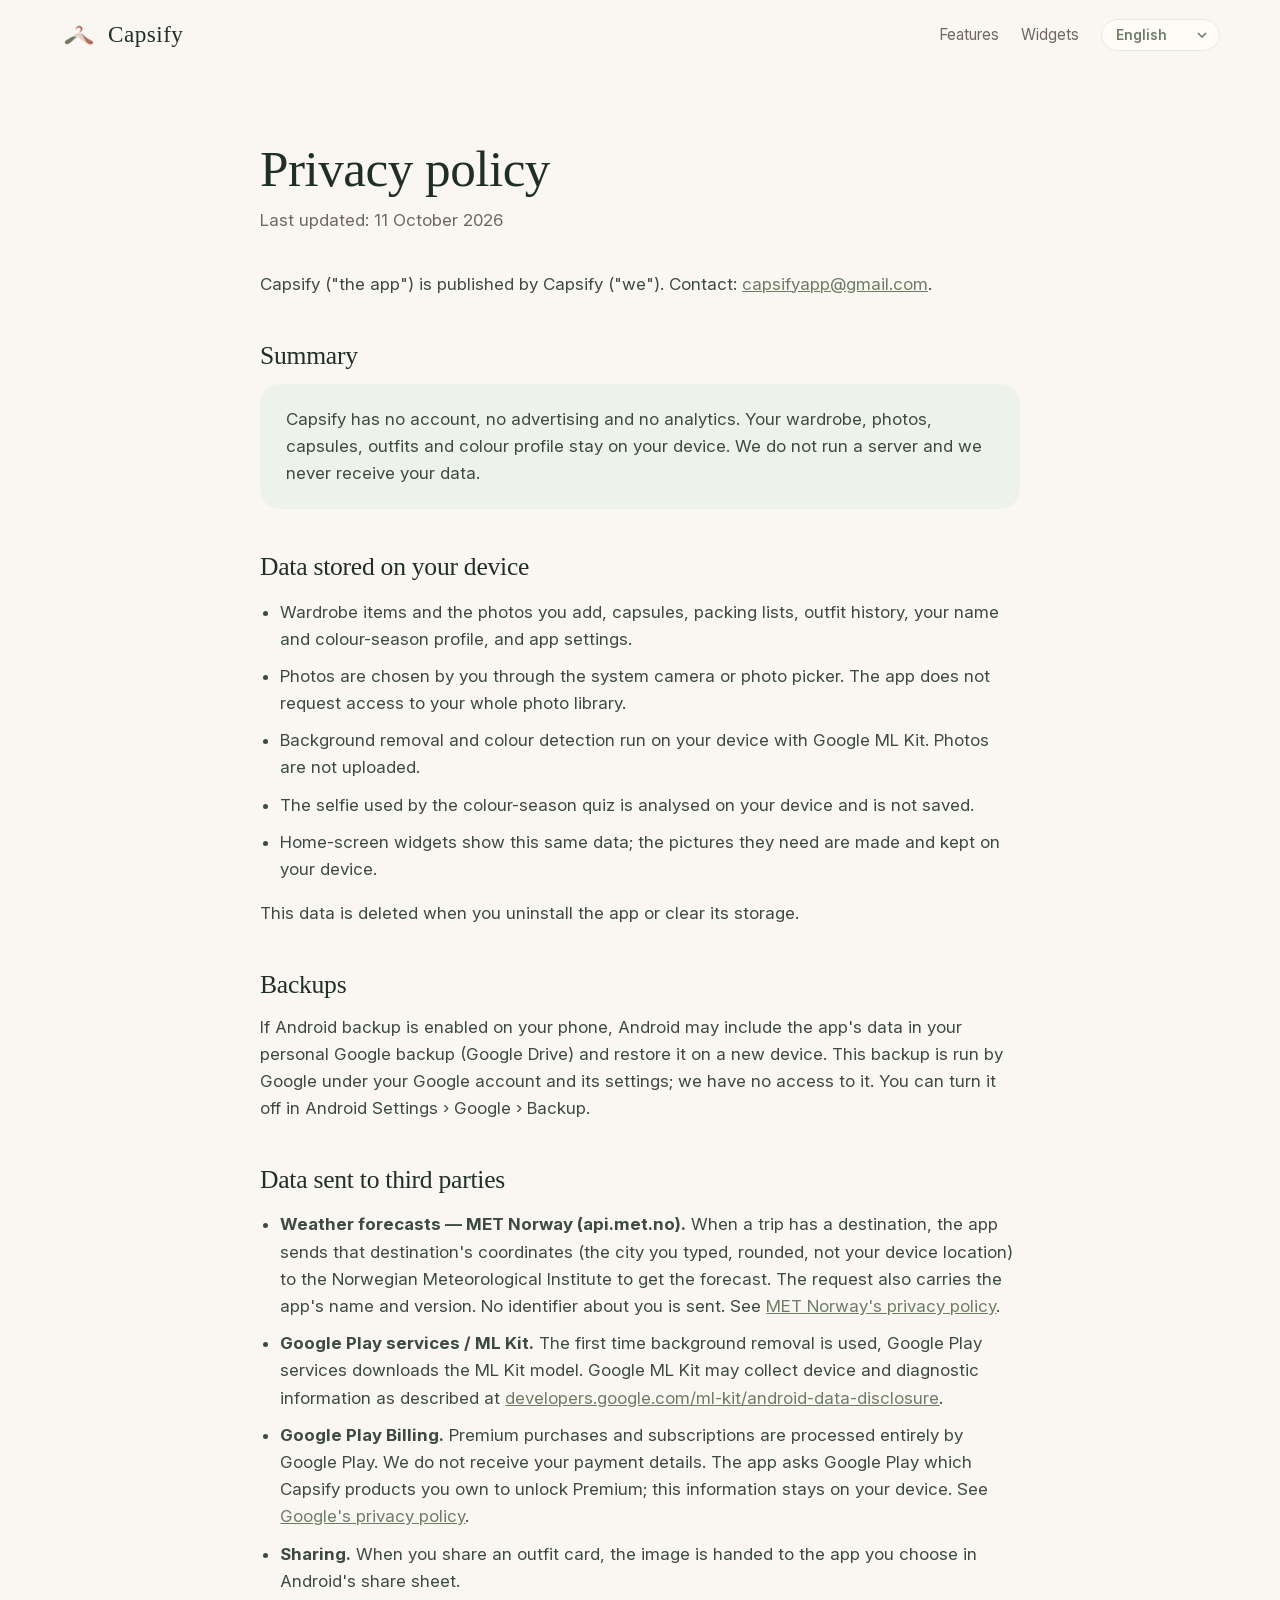
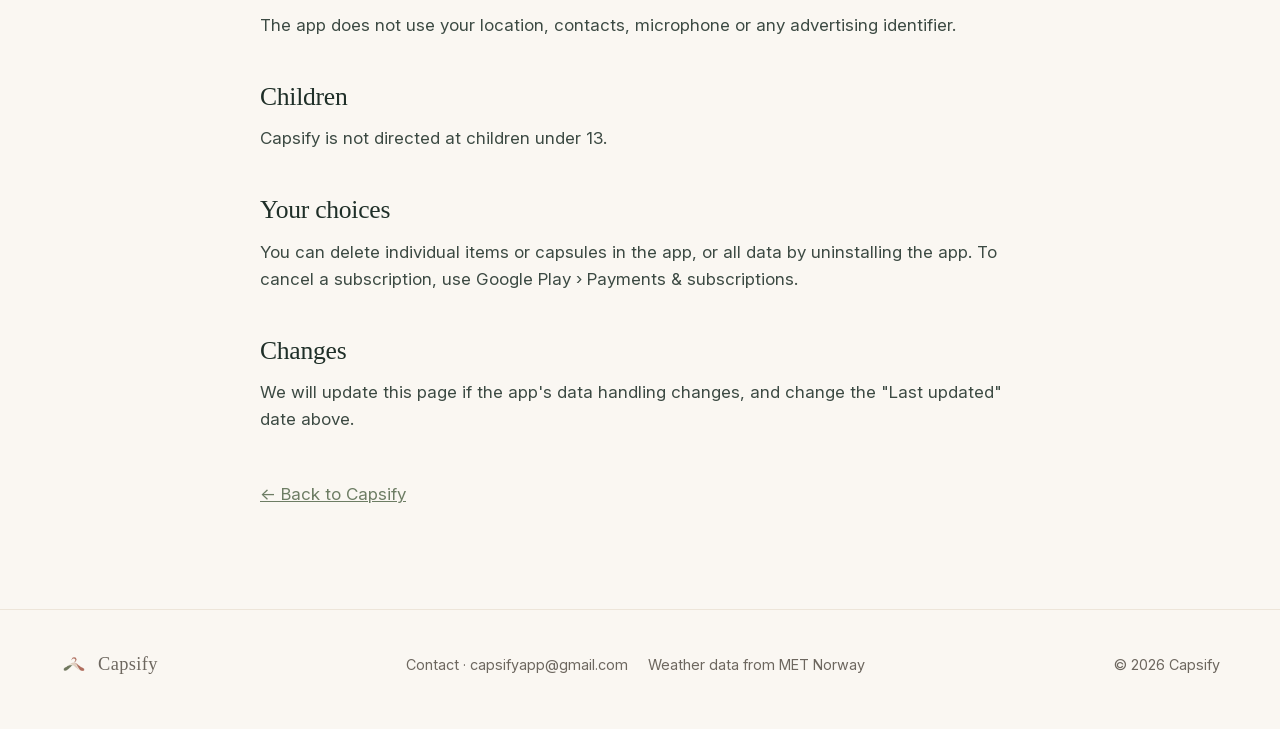
==== privacy/index.html @ f6f598e5 "feat: Capsify website and privacy policy in eight languages Co-Authored-By: Claude Opus 5.5 <noreply" ====
<!doctype html>
<html lang="en">
<head>
  <meta charset="utf-8">
  <meta name="viewport" content="width=device-width, initial-scale=1">
  <title>Privacy policy — Capsify</title>
  <meta name="description" content="Capsify privacy policy: no account, no ads, no analytics. Your wardrobe stays on your device.">
  <meta name="theme-color" content="#faf7f2">
  <link rel="icon" href="../assets/img/icon-32.png" sizes="32x32">
  <link rel="apple-touch-icon" href="../assets/img/icon-180.png">
  <link rel="stylesheet" href="../assets/styles.css">
</head>
<body data-title="meta.privacyTitle">

<header class="nav">
  <div class="wrap">
    <a class="brand" href="../"><img src="../assets/img/emblem.webp" alt=""><span>Capsify</span></a>
    <nav class="nav-links">
      <a href="../#features" data-i18n="nav.features">Features</a>
      <a href="../#widgets" data-i18n="nav.widgets">Widgets</a>
    </nav>
    <select id="lang" class="lang-select" aria-label="Language">
      <option value="en">English</option>
      <option value="pt">Português</option>
      <option value="es">Español</option>
      <option value="fr">Français</option>
      <option value="de">Deutsch</option>
      <option value="it">Italiano</option>
      <option value="ru">Русский</option>
      <option value="zh">中文</option>
    </select>
  </div>
</header>

<main class="wrap">
  <article class="doc">
    <h1 data-i18n="pp.title">Privacy policy</h1>
    <p class="meta" data-i18n="pp.updated">Last updated: 11 October 2026</p>
    <p data-i18n-html="pp.intro">Capsify ("the app") is published by Capsify ("we"). Contact: <a href="mailto:capsifyapp@gmail.com">capsifyapp@gmail.com</a>.</p>

    <h2 data-i18n="pp.summary.h">Summary</h2>
    <p class="summary" data-i18n="pp.summary">Capsify has no account, no advertising and no analytics. Your wardrobe, photos, capsules, outfits and colour profile stay on your device. We do not run a server and we never receive your data.</p>

    <h2 data-i18n="pp.device.h">Data stored on your device</h2>
    <ul>
      <li data-i18n="pp.device.l1">Wardrobe items and the photos you add, capsules, packing lists, outfit history, your name and colour-season profile, and app settings.</li>
      <li data-i18n="pp.device.l2">Photos are chosen by you through the system camera or photo picker. The app does not request access to your whole photo library.</li>
      <li data-i18n="pp.device.l3">Background removal and colour detection run on your device with Google ML Kit. Photos are not uploaded.</li>
      <li data-i18n="pp.device.l4">The selfie used by the colour-season quiz is analysed on your device and is not saved.</li>
      <li data-i18n="pp.device.l5">Home-screen widgets show this same data; the pictures they need are made and kept on your device.</li>
    </ul>
    <p style="margin-top:14px" data-i18n="pp.device.p">This data is deleted when you uninstall the app or clear its storage.</p>

    <h2 data-i18n="pp.backup.h">Backups</h2>
    <p data-i18n="pp.backup">If Android backup is enabled on your phone, Android may include the app's data in your personal Google backup (Google Drive) and restore it on a new device. This backup is run by Google under your Google account and its settings; we have no access to it. You can turn it off in Android Settings › Google › Backup.</p>

    <h2 data-i18n="pp.third.h">Data sent to third parties</h2>
    <ul>
      <li data-i18n-html="pp.third.l1"><strong>Weather forecasts — MET Norway (api.met.no).</strong> When a trip has a destination, the app sends that destination's coordinates (the city you typed, rounded, not your device location) to the Norwegian Meteorological Institute to get the forecast. The request also carries the app's name and version. No identifier about you is sent.</li>
      <li data-i18n-html="pp.third.l2"><strong>Google Play services / ML Kit.</strong> The first time background removal is used, Google Play services downloads the ML Kit model. Google ML Kit may collect device and diagnostic information.</li>
      <li data-i18n-html="pp.third.l3"><strong>Google Play Billing.</strong> Premium purchases and subscriptions are processed entirely by Google Play. We do not receive your payment details.</li>
      <li data-i18n-html="pp.third.l4"><strong>Sharing.</strong> When you share an outfit card, the image is handed to the app you choose in Android's share sheet.</li>
    </ul>
    <p style="margin-top:14px" data-i18n="pp.third.p">The app does not use your location, contacts, microphone or any advertising identifier.</p>

    <h2 data-i18n="pp.children.h">Children</h2>
    <p data-i18n="pp.children">Capsify is not directed at children under 13.</p>

    <h2 data-i18n="pp.choices.h">Your choices</h2>
    <p data-i18n="pp.choices">You can delete individual items or capsules in the app, or all data by uninstalling the app. To cancel a subscription, use Google Play › Payments &amp; subscriptions.</p>

    <h2 data-i18n="pp.changes.h">Changes</h2>
    <p data-i18n="pp.changes">We will update this page if the app's data handling changes, and change the "Last updated" date above.</p>

    <p style="margin-top:48px"><a href="../" data-i18n="pp.back">← Back to Capsify</a></p>
  </article>
</main>

<footer>
  <div class="wrap">
    <a class="brand" href="../"><img src="../assets/img/emblem.webp" alt="" style="width:28px;height:28px"><span style="font-size:1.15rem">Capsify</span></a>
    <nav>
      <a href="mailto:capsifyapp@gmail.com"><span data-i18n="foot.contact">Contact</span> · capsifyapp@gmail.com</a>
      <a href="https://www.met.no/en" rel="noopener" data-i18n="foot.weather">Weather data from MET Norway</a>
    </nav>
    <span>© 2026 Capsify</span>
  </div>
</footer>

<script src="../assets/i18n.js"></script>
<script src="../assets/main.js"></script>
</body>
</html>
---- assets/styles.css ----
/* Capsify — site styles. The app's own palette: ivory, ink, sage, terracotta. */

@font-face {
  font-family: "Inter";
  src: url("fonts/InterVariable.ttf") format("truetype");
  font-weight: 100 900;
  font-display: swap;
}

:root {
  --ivory: #fffcf7;
  --bg: #faf7f2;
  --linen: #f6f1e8;
  --oat: #e9e0d2;
  --border: #ede5d9;
  --ink: #1f2f28;
  --muted: #6d675f;
  --sage: #8a997f;
  --sage-dark: #6d7d64;
  --sage-soft: #eef3ea;
  --terracotta: #ce7a5d;
  --terracotta-soft: #f8ece5;
  --radius: 22px;
  --shadow: 0 18px 50px rgba(120, 111, 98, 0.16);
  --shadow-soft: 0 8px 24px rgba(120, 111, 98, 0.12);
  --serif: "Iowan Old Style", "Palatino Linotype", Palatino, "Book Antiqua",
    Georgia, serif;
  --sans: "Inter", system-ui, -apple-system, "Segoe UI", Roboto, sans-serif;
  --max: 1160px;
}

* { box-sizing: border-box; }
html { scroll-behavior: smooth; }
body {
  margin: 0;
  background: var(--bg);
  color: var(--ink);
  font-family: var(--sans);
  font-size: 17px;
  line-height: 1.6;
  -webkit-font-smoothing: antialiased;
  overflow-x: hidden;
}
img { max-width: 100%; display: block; }
a { color: inherit; }

.wrap { width: min(var(--max), 100% - 40px); margin-inline: auto; }

h1, h2, h3 {
  font-family: var(--serif);
  font-weight: 500;
  letter-spacing: -0.01em;
  line-height: 1.1;
  margin: 0;
}
h1 { font-size: clamp(2.6rem, 6vw, 4.6rem); }
h2 { font-size: clamp(2rem, 4vw, 3rem); }
h3 { font-size: 1.35rem; }
p { margin: 0; }
.eyebrow {
  display: inline-block;
  font-size: 0.78rem;
  font-weight: 650;
  letter-spacing: 0.18em;
  text-transform: uppercase;
  color: var(--terracotta);
  margin-bottom: 14px;
}
.lead { color: var(--muted); font-size: 1.15rem; max-width: 34em; }

/* ---------- nav ---------- */
.nav {
  position: sticky;
  top: 0;
  z-index: 50;
  backdrop-filter: blur(14px);
  -webkit-backdrop-filter: blur(14px);
  background: rgba(250, 247, 242, 0.78);
  border-bottom: 1px solid transparent;
  transition: border-color 0.3s, box-shadow 0.3s;
}
.nav.scrolled { border-color: var(--border); box-shadow: 0 6px 24px rgba(120,111,98,.08); }
.nav .wrap { display: flex; align-items: center; gap: 22px; height: 70px; }
.brand { display: flex; align-items: center; gap: 10px; text-decoration: none; }
.brand img { width: 38px; height: 38px; }
.brand span { font-family: var(--serif); font-size: 1.45rem; letter-spacing: 0.02em; }
.nav-links { display: flex; gap: 22px; margin-left: auto; }
.nav-links a { text-decoration: none; color: var(--muted); font-size: 0.95rem; transition: color .2s; }
.nav-links a:hover { color: var(--ink); }
.lang-select {
  appearance: none;
  -webkit-appearance: none;
  border: 1px solid var(--border);
  background: var(--ivory) url("data:image/svg+xml,%3Csvg xmlns='http://www.w3.org/2000/svg' width='10' height='6'%3E%3Cpath d='M1 1l4 4 4-4' fill='none' stroke='%236d7d64' stroke-width='1.6'/%3E%3C/svg%3E") no-repeat right 12px center;
  border-radius: 999px;
  padding: 7px 30px 7px 14px;
  font: 600 0.85rem var(--sans);
  color: var(--sage-dark);
  cursor: pointer;
}
@media (max-width: 760px) { .nav-links { display: none; } .lang-select { margin-left: auto; } }

/* ---------- buttons ---------- */
.btn {
  display: inline-flex;
  align-items: center;
  gap: 10px;
  border-radius: 999px;
  padding: 14px 26px;
  font-weight: 600;
  text-decoration: none;
  transition: transform .25s cubic-bezier(.2,.8,.2,1), box-shadow .25s, background .25s;
}
.btn:hover { transform: translateY(-2px); }
.btn-primary { background: var(--sage-dark); color: #fff; box-shadow: 0 10px 26px rgba(109,125,100,.35); }
.btn-primary:hover { box-shadow: 0 14px 34px rgba(109,125,100,.45); }
.btn-ghost { border: 1px solid var(--oat); color: var(--ink); background: var(--ivory); }
.btn svg { width: 20px; height: 20px; }

/* ---------- hero ---------- */
.hero { position: relative; padding: 70px 0 90px; overflow: hidden; }
.hero .wrap { display: grid; grid-template-columns: 1.05fr 1fr; gap: 40px; align-items: center; }
.hero h1 em { font-style: italic; color: var(--sage-dark); }
.hero .lead { margin: 22px 0 32px; }
.hero-ctas { display: flex; flex-wrap: wrap; gap: 14px; }
.hero-note { margin-top: 18px; font-size: .9rem; color: var(--muted); }
@media (max-width: 900px) {
  .hero .wrap { grid-template-columns: 1fr; text-align: center; }
  .hero .lead { margin-inline: auto; }
  .hero-ctas { justify-content: center; }
}

.blob {
  position: absolute;
  border-radius: 50%;
  filter: blur(60px);
  opacity: .55;
  z-index: -1;
  animation: drift 18s ease-in-out infinite alternate;
}
.blob.sage { width: 420px; height: 420px; background: #cfdcc6; top: -80px; right: 8%; }
.blob.terra { width: 360px; height: 360px; background: #f2cdbd; bottom: -60px; left: 4%; animation-delay: -6s; }
.blob.oat { width: 300px; height: 300px; background: #eadfcd; top: 40%; left: 45%; animation-delay: -11s; }
@keyframes drift {
  0% { transform: translate(0, 0) scale(1); }
  50% { transform: translate(40px, -30px) scale(1.08); }
  100% { transform: translate(-30px, 25px) scale(.96); }
}

.phones { position: relative; height: 600px; transition: transform .6s cubic-bezier(.2,.8,.2,1); }
.phone {
  position: absolute;
  width: 62%;
  border-radius: 28px;
  filter: drop-shadow(0 28px 40px rgba(31,47,40,.22));
  animation: float 7s ease-in-out infinite;
}
.phone.p1 { width: 44%; left: 4%; top: 70px; rotate: -7deg; animation-delay: -1s; }
.phone.p2 { width: 48%; left: 30%; top: 0; z-index: 2; animation-delay: -3.5s; }
.phone.p3 { width: 44%; right: 2%; top: 90px; rotate: 6deg; animation-delay: -5s; }
@keyframes float {
  0%, 100% { translate: 0 0; }
  50% { translate: 0 -16px; }
}
@media (max-width: 900px) { .phones { height: 480px; max-width: 520px; margin: 10px auto 0; } }
@media (max-width: 520px) { .phones { height: 380px; } }

/* ---------- destination marquee ---------- */
.marquee { overflow: hidden; padding: 18px 0 8px; }
.marquee-track { display: flex; gap: 18px; width: max-content; animation: scroll 48s linear infinite; }
.marquee:hover .marquee-track { animation-play-state: paused; }
.marquee img {
  width: 240px; height: 300px; object-fit: cover;
  border-radius: 20px; box-shadow: var(--shadow-soft);
}
@keyframes scroll { to { transform: translateX(-50%); } }

/* ---------- sections ---------- */
section { padding: 100px 0; }
.section-head { text-align: center; max-width: 720px; margin: 0 auto 56px; }
.section-head .lead { margin: 16px auto 0; }

.steps { display: grid; grid-template-columns: repeat(3, 1fr); gap: 22px; }
.step {
  background: var(--ivory);
  border: 1px solid var(--border);
  border-radius: var(--radius);
  padding: 30px 28px;
  position: relative;
}
.step .num {
  font-family: var(--serif);
  font-size: 3rem;
  color: var(--oat);
  line-height: 1;
  margin-bottom: 14px;
}
.step p { color: var(--muted); margin-top: 10px; }
@media (max-width: 860px) { .steps { grid-template-columns: 1fr; } }

.features { display: grid; grid-template-columns: repeat(4, 1fr); gap: 18px; }
.card {
  background: var(--ivory);
  border: 1px solid var(--border);
  border-radius: var(--radius);
  padding: 26px 24px;
  transition: transform .35s cubic-bezier(.2,.8,.2,1), box-shadow .35s;
}
.card:hover { transform: translateY(-6px); box-shadow: var(--shadow); }
.card .icon {
  width: 46px; height: 46px; border-radius: 14px;
  display: grid; place-items: center;
  background: var(--sage-soft); color: var(--sage-dark);
  margin-bottom: 18px;
}
.card:nth-child(3n+2) .icon { background: var(--terracotta-soft); color: var(--terracotta); }
.card .icon svg { width: 24px; height: 24px; }
.card h3 { font-size: 1.15rem; }
.card p { color: var(--muted); font-size: .95rem; margin-top: 8px; }
@media (max-width: 1000px) { .features { grid-template-columns: repeat(2, 1fr); } }
@media (max-width: 560px) { .features { grid-template-columns: 1fr; } }

/* alternating showcase rows */
.showcase { display: grid; gap: 110px; }
.show-row { display: grid; grid-template-columns: 1fr 1fr; gap: 60px; align-items: center; }
.show-row.flip .show-media { order: 2; }
.show-media {
  position: relative;
  display: grid;
  place-items: center;
  padding: 40px 0;
}
.show-media::before {
  content: "";
  position: absolute;
  inset: 8% 10%;
  border-radius: 40px;
  background: linear-gradient(150deg, var(--sage-soft), var(--terracotta-soft));
  z-index: -1;
  transform: rotate(-3deg);
}
.show-row.flip .show-media::before { transform: rotate(3deg); }
.show-media img {
  width: min(330px, 70%);
  filter: drop-shadow(0 26px 40px rgba(31,47,40,.2));
  transition: transform .8s cubic-bezier(.2,.8,.2,1);
}
.show-row:hover .show-media img { transform: translateY(-8px) rotate(-1deg); }
.show-copy h2 { margin-bottom: 18px; }
.show-copy ul { list-style: none; padding: 0; margin: 22px 0 0; display: grid; gap: 12px; }
.show-copy li { display: flex; gap: 12px; color: var(--muted); }
.show-copy li::before {
  content: ""; flex: none; width: 8px; height: 8px; margin-top: 10px;
  border-radius: 50%; background: var(--terracotta);
}
@media (max-width: 860px) {
  .show-row { grid-template-columns: 1fr; gap: 26px; }
  .show-row.flip .show-media { order: 0; }
}

/* ---------- widgets ---------- */
.widgets-band {
  background: linear-gradient(160deg, #2b3a32 0%, #1f2f28 60%, #33433a 100%);
  color: #f5f1ea;
  border-radius: 36px;
  padding: 80px 0;
  position: relative;
  overflow: hidden;
}
.widgets-band .lead { color: #cfd6c8; }
.widgets-band .eyebrow { color: #e8a98f; }
.widget-stage {
  display: flex; justify-content: center; align-items: flex-end;
  gap: 22px; flex-wrap: wrap; margin-top: 50px;
}
.w {
  background: rgba(255, 252, 247, 0.82);
  backdrop-filter: blur(10px);
  border-radius: 26px;
  padding: 16px;
  color: var(--ink);
  box-shadow: 0 30px 60px rgba(0,0,0,.35);
  animation: float 8s ease-in-out infinite;
}
.w:nth-child(2) { animation-delay: -2.5s; }
.w:nth-child(3) { animation-delay: -5s; }
.w-title { font-weight: 600; font-size: 1rem; }
.w-sub { font-size: .78rem; color: var(--muted); }
.w-row { display: flex; gap: 8px; margin-top: 10px; }
.w-card {
  background: rgba(255,255,255,.95);
  border-radius: 16px;
  padding: 10px;
  box-shadow: 0 4px 12px rgba(0,0,0,.06);
}
.w-label {
  font-size: .62rem; letter-spacing: .14em; text-transform: uppercase;
  color: var(--sage-dark); font-weight: 600; display: flex; align-items: center; gap: 6px;
}
.chip {
  display: inline-flex; align-items: center; gap: 3px;
  background: var(--linen); border-radius: 999px; padding: 1px 7px 1px 2px;
  font-size: .66rem; color: var(--ink); letter-spacing: 0; text-transform: none;
}
.chip img { width: 16px; height: 16px; }
.w-duo { width: 330px; }
.w-duo .w-card:first-child { flex: 3; }
.w-duo .w-card:last-child { flex: 2; margin-top: 16px; }
.w-duo .w-card img.look { height: 220px; object-fit: contain; margin: 6px auto 0; }
.w-capsule { width: 260px; }
.w-capsule img { margin-top: 10px; border-radius: 12px; }
.w-today { width: 170px; }
.w-today img.look { height: 200px; object-fit: contain; margin: 6px auto 0; }
.forecast { display: flex; justify-content: space-between; background: rgba(255,255,255,.95); border-radius: 14px; padding: 6px 8px; margin-top: 10px; }
.forecast div { text-align: center; font-size: .6rem; color: var(--muted); }
.forecast img { width: 20px; height: 20px; margin: 2px auto; }
.forecast b { display: block; color: var(--ink); font-weight: 600; }

/* ---------- privacy band ---------- */
.privacy-band {
  display: grid; grid-template-columns: auto 1fr auto; gap: 30px; align-items: center;
  background: var(--sage-soft);
  border-radius: 30px; padding: 44px 48px;
}
.shield {
  width: 72px; height: 72px; border-radius: 22px;
  background: var(--ivory); display: grid; place-items: center; color: var(--sage-dark);
  box-shadow: var(--shadow-soft);
}
.shield svg { width: 36px; height: 36px; }
.privacy-band p { color: var(--muted); margin-top: 6px; }
@media (max-width: 760px) { .privacy-band { grid-template-columns: 1fr; text-align: center; } .shield { margin: 0 auto; } }

/* ---------- CTA + footer ---------- */
.cta { text-align: center; }
.cta img.emblem { width: 96px; margin: 0 auto 22px; animation: float 6s ease-in-out infinite; }
.cta .lead { margin: 16px auto 30px; }
footer {
  border-top: 1px solid var(--border);
  padding: 40px 0 50px;
  color: var(--muted);
  font-size: .9rem;
}
footer .wrap { display: flex; flex-wrap: wrap; gap: 18px 32px; align-items: center; justify-content: space-between; }
footer nav { display: flex; gap: 20px; flex-wrap: wrap; }
footer a { text-decoration: none; }
footer a:hover { color: var(--ink); }

/* ---------- reveal on scroll ---------- */
.reveal { opacity: 0; transform: translateY(34px); transition: opacity .9s ease, transform .9s cubic-bezier(.2,.8,.2,1); }
.reveal.in { opacity: 1; transform: none; }
.reveal.d1 { transition-delay: .08s; } .reveal.d2 { transition-delay: .16s; } .reveal.d3 { transition-delay: .24s; }

/* ---------- privacy page ---------- */
.doc { max-width: 760px; margin: 0 auto; padding: 70px 0 100px; }
.doc h1 { font-size: clamp(2.2rem, 5vw, 3.2rem); margin-bottom: 10px; }
.doc .meta { color: var(--muted); margin-bottom: 36px; }
.doc h2 { font-size: 1.6rem; margin: 44px 0 14px; }
.doc p, .doc li { color: #3c4a43; }
.doc ul { padding-left: 1.2em; display: grid; gap: 10px; }
.doc .summary {
  background: var(--sage-soft); border-radius: 20px; padding: 22px 26px; margin: 10px 0 10px;
}
.doc a { color: var(--sage-dark); }

@media (prefers-reduced-motion: reduce) {
  *, *::before, *::after { animation: none !important; transition: none !important; }
  .reveal { opacity: 1; transform: none; }
}
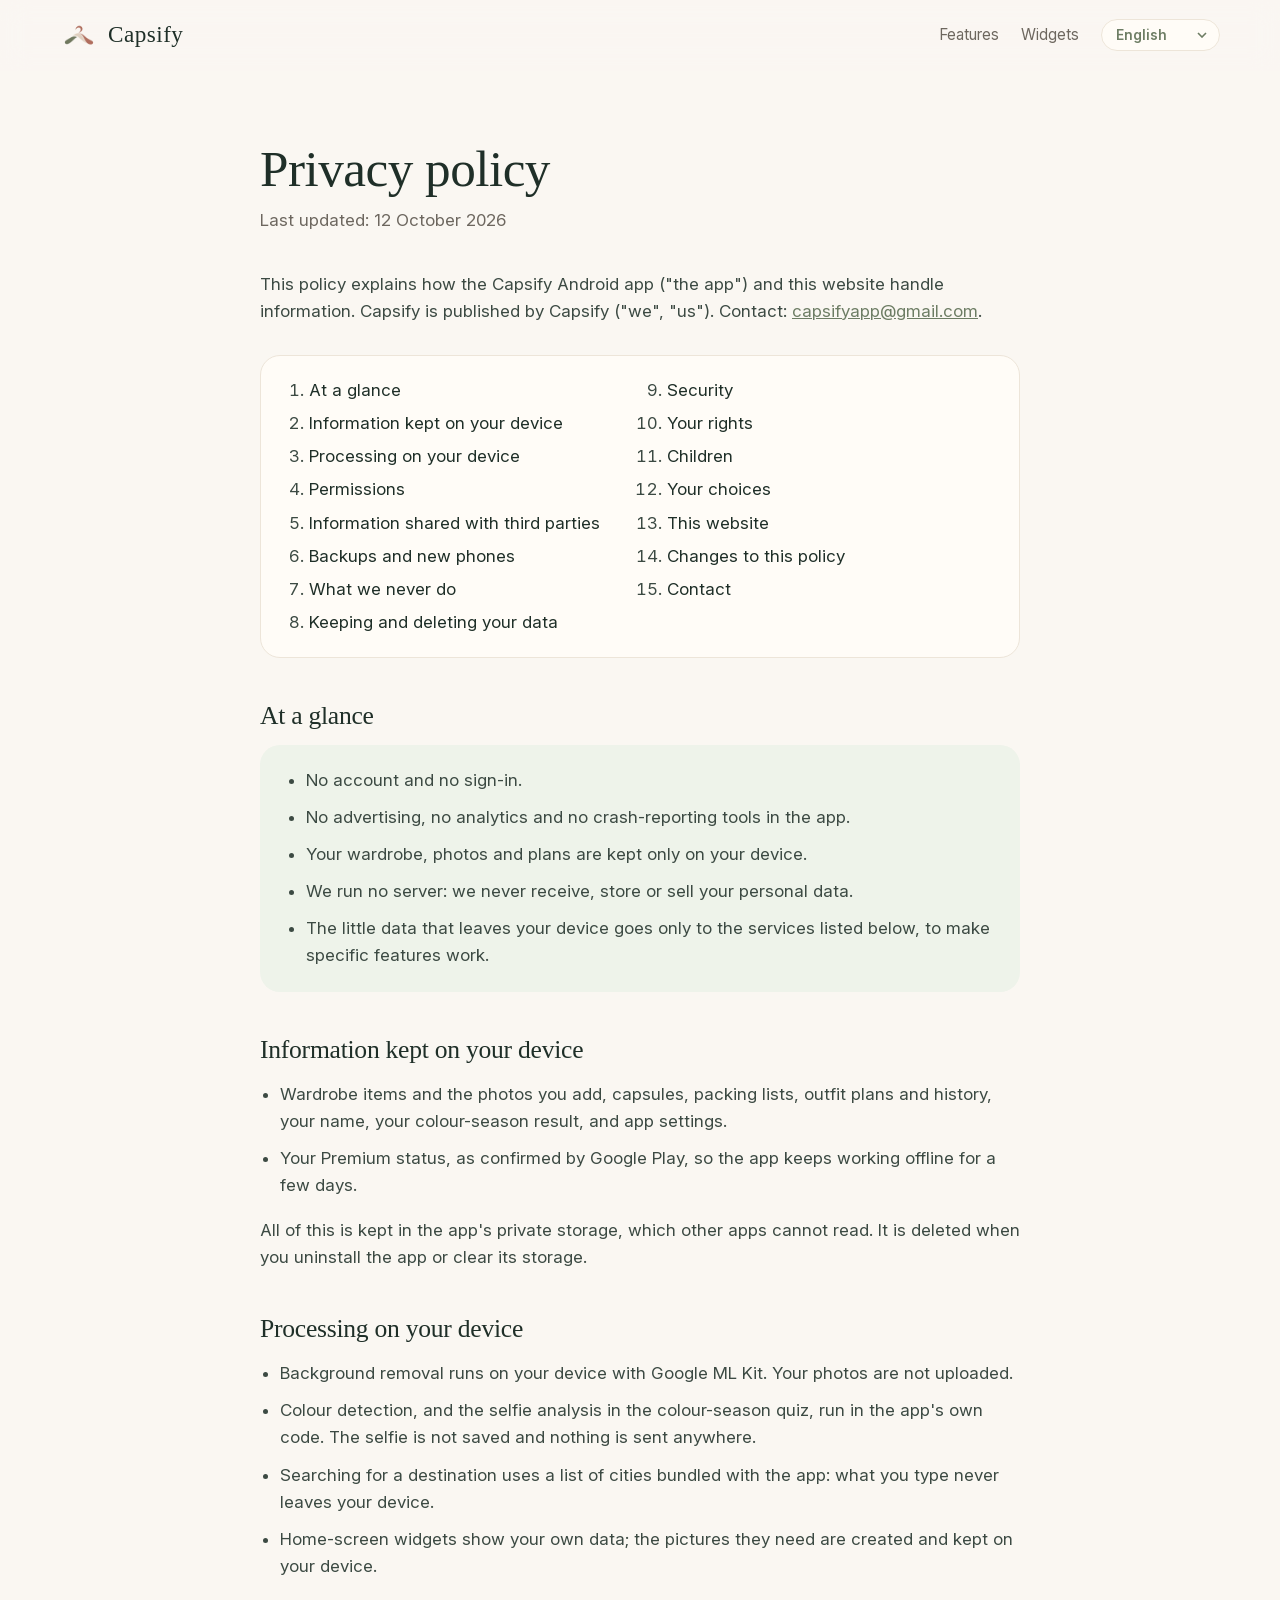
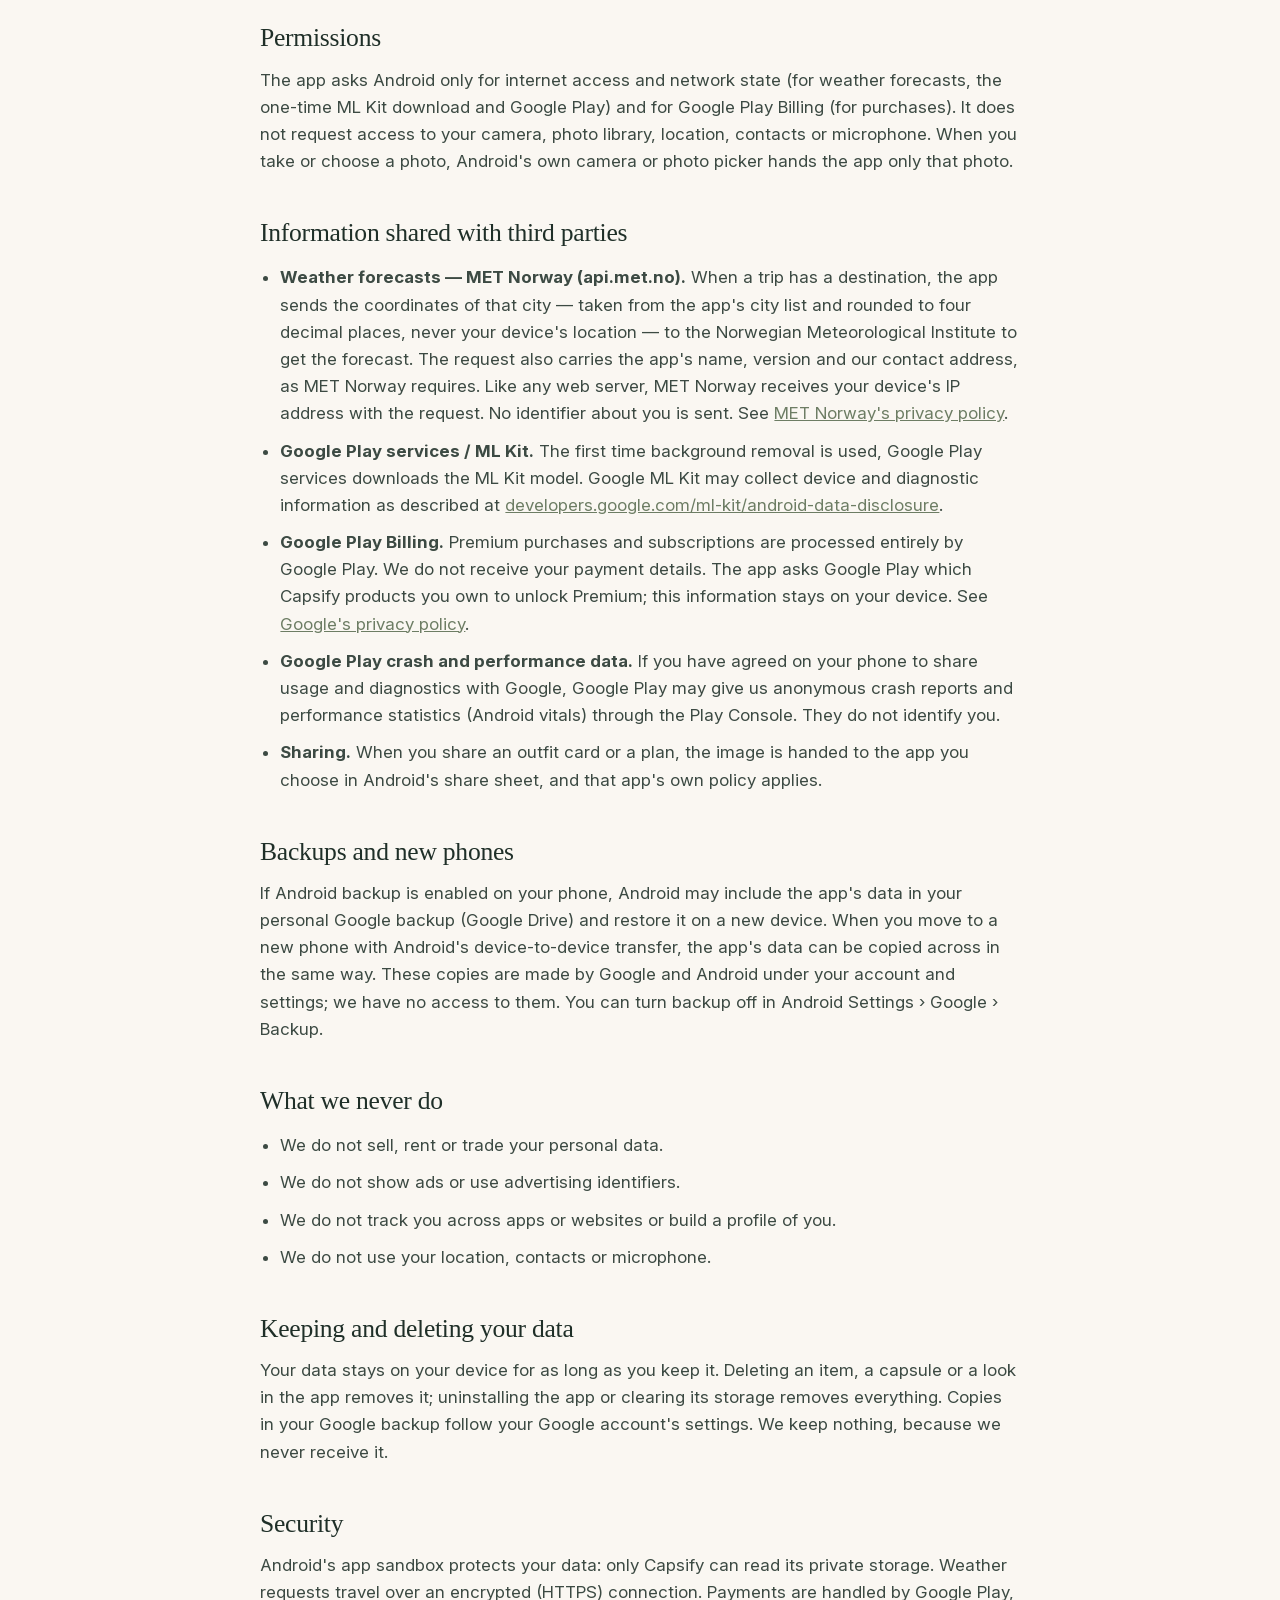
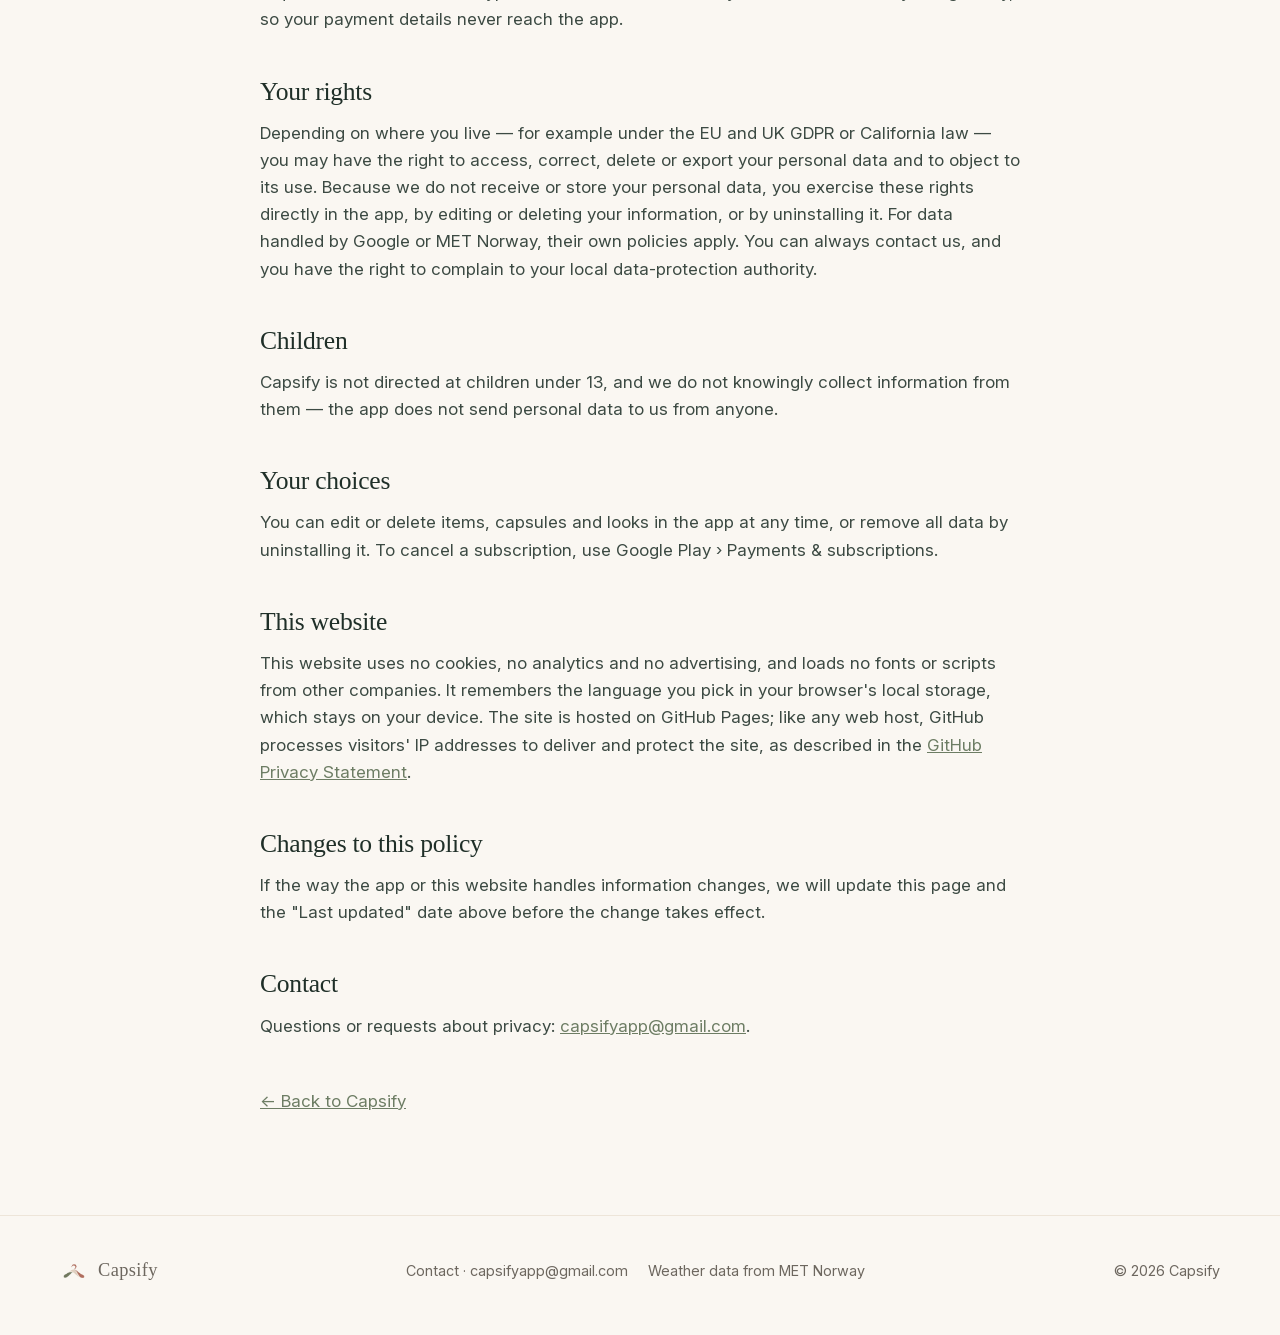
==== commit 51c8f5d1: "feat: expand the privacy policy Adds an at-a-glance summary, permissions, on-device processing, cras" ====
--- a/privacy/index.html
+++ b/privacy/index.html
@@ -35,42 +35,101 @@
 <main class="wrap">
   <article class="doc">
     <h1 data-i18n="pp.title">Privacy policy</h1>
-    <p class="meta" data-i18n="pp.updated">Last updated: 11 October 2026</p>
-    <p data-i18n-html="pp.intro">Capsify ("the app") is published by Capsify ("we"). Contact: <a href="mailto:capsifyapp@gmail.com">capsifyapp@gmail.com</a>.</p>
+    <p class="meta" data-i18n="pp.updated">Last updated: 12 October 2026</p>
+    <p data-i18n-html="pp.intro">This policy explains how the Capsify Android app ("the app") and this website handle information. Capsify is published by Capsify ("we", "us"). Contact: <a href="mailto:capsifyapp@gmail.com">capsifyapp@gmail.com</a>.</p>
 
-    <h2 data-i18n="pp.summary.h">Summary</h2>
-    <p class="summary" data-i18n="pp.summary">Capsify has no account, no advertising and no analytics. Your wardrobe, photos, capsules, outfits and colour profile stay on your device. We do not run a server and we never receive your data.</p>
+    <nav class="toc" aria-label="Contents">
+      <ol>
+        <li><a href="#glance" data-i18n="pp.glance.h">At a glance</a></li>
+        <li><a href="#device" data-i18n="pp.device.h">Information kept on your device</a></li>
+        <li><a href="#ondevice" data-i18n="pp.ondevice.h">Processing on your device</a></li>
+        <li><a href="#perm" data-i18n="pp.perm.h">Permissions</a></li>
+        <li><a href="#third" data-i18n="pp.third.h">Information shared with third parties</a></li>
+        <li><a href="#backup" data-i18n="pp.backup.h">Backups and new phones</a></li>
+        <li><a href="#dont" data-i18n="pp.dont.h">What we never do</a></li>
+        <li><a href="#retention" data-i18n="pp.retention.h">Keeping and deleting your data</a></li>
+        <li><a href="#security" data-i18n="pp.security.h">Security</a></li>
+        <li><a href="#rights" data-i18n="pp.rights.h">Your rights</a></li>
+        <li><a href="#children" data-i18n="pp.children.h">Children</a></li>
+        <li><a href="#choices" data-i18n="pp.choices.h">Your choices</a></li>
+        <li><a href="#site" data-i18n="pp.site.h">This website</a></li>
+        <li><a href="#changes" data-i18n="pp.changes.h">Changes to this policy</a></li>
+        <li><a href="#contact" data-i18n="pp.contact.h">Contact</a></li>
+      </ol>
+    </nav>
 
-    <h2 data-i18n="pp.device.h">Data stored on your device</h2>
+    <h2 id="glance" data-i18n="pp.glance.h">At a glance</h2>
+    <div class="summary">
     <ul>
-      <li data-i18n="pp.device.l1">Wardrobe items and the photos you add, capsules, packing lists, outfit history, your name and colour-season profile, and app settings.</li>
-      <li data-i18n="pp.device.l2">Photos are chosen by you through the system camera or photo picker. The app does not request access to your whole photo library.</li>
-      <li data-i18n="pp.device.l3">Background removal and colour detection run on your device with Google ML Kit. Photos are not uploaded.</li>
-      <li data-i18n="pp.device.l4">The selfie used by the colour-season quiz is analysed on your device and is not saved.</li>
-      <li data-i18n="pp.device.l5">Home-screen widgets show this same data; the pictures they need are made and kept on your device.</li>
+      <li data-i18n-html="pp.glance.l1">No account and no sign-in.</li>
+      <li data-i18n-html="pp.glance.l2">No advertising, no analytics and no crash-reporting tools in the app.</li>
+      <li data-i18n-html="pp.glance.l3">Your wardrobe, photos and plans are kept only on your device.</li>
+      <li data-i18n-html="pp.glance.l4">We run no server: we never receive, store or sell your personal data.</li>
+      <li data-i18n-html="pp.glance.l5">The little data that leaves your device goes only to the services listed below, to make specific features work.</li>
     </ul>
-    <p style="margin-top:14px" data-i18n="pp.device.p">This data is deleted when you uninstall the app or clear its storage.</p>
+    </div>
 
-    <h2 data-i18n="pp.backup.h">Backups</h2>
-    <p data-i18n="pp.backup">If Android backup is enabled on your phone, Android may include the app's data in your personal Google backup (Google Drive) and restore it on a new device. This backup is run by Google under your Google account and its settings; we have no access to it. You can turn it off in Android Settings › Google › Backup.</p>
+    <h2 id="device" data-i18n="pp.device.h">Information kept on your device</h2>
+    <ul>
+      <li data-i18n-html="pp.device.l1">Wardrobe items and the photos you add, capsules, packing lists, outfit plans and history, your name, your colour-season result, and app settings.</li>
+      <li data-i18n-html="pp.device.l2">Your Premium status, as confirmed by Google Play, so the app keeps working offline for a few days.</li>
+    </ul>
+    <p class="after" data-i18n="pp.device.p">All of this is kept in the app's private storage, which other apps cannot read. It is deleted when you uninstall the app or clear its storage.</p>
 
-    <h2 data-i18n="pp.third.h">Data sent to third parties</h2>
+    <h2 id="ondevice" data-i18n="pp.ondevice.h">Processing on your device</h2>
     <ul>
-      <li data-i18n-html="pp.third.l1"><strong>Weather forecasts — MET Norway (api.met.no).</strong> When a trip has a destination, the app sends that destination's coordinates (the city you typed, rounded, not your device location) to the Norwegian Meteorological Institute to get the forecast. The request also carries the app's name and version. No identifier about you is sent.</li>
-      <li data-i18n-html="pp.third.l2"><strong>Google Play services / ML Kit.</strong> The first time background removal is used, Google Play services downloads the ML Kit model. Google ML Kit may collect device and diagnostic information.</li>
-      <li data-i18n-html="pp.third.l3"><strong>Google Play Billing.</strong> Premium purchases and subscriptions are processed entirely by Google Play. We do not receive your payment details.</li>
-      <li data-i18n-html="pp.third.l4"><strong>Sharing.</strong> When you share an outfit card, the image is handed to the app you choose in Android's share sheet.</li>
+      <li data-i18n-html="pp.ondevice.l1">Background removal runs on your device with Google ML Kit. Your photos are not uploaded.</li>
+      <li data-i18n-html="pp.ondevice.l2">Colour detection, and the selfie analysis in the colour-season quiz, run in the app's own code. The selfie is not saved and nothing is sent anywhere.</li>
+      <li data-i18n-html="pp.ondevice.l3">Searching for a destination uses a list of cities bundled with the app: what you type never leaves your device.</li>
+      <li data-i18n-html="pp.ondevice.l4">Home-screen widgets show your own data; the pictures they need are created and kept on your device.</li>
     </ul>
-    <p style="margin-top:14px" data-i18n="pp.third.p">The app does not use your location, contacts, microphone or any advertising identifier.</p>
 
-    <h2 data-i18n="pp.children.h">Children</h2>
-    <p data-i18n="pp.children">Capsify is not directed at children under 13.</p>
+    <h2 id="perm" data-i18n="pp.perm.h">Permissions</h2>
+    <p data-i18n="pp.perm">The app asks Android only for internet access and network state (for weather forecasts, the one-time ML Kit download and Google Play) and for Google Play Billing (for purchases). It does not request access to your camera, photo library, location, contacts or microphone. When you take or choose a photo, Android's own camera or photo picker hands the app only that photo.</p>
 
-    <h2 data-i18n="pp.choices.h">Your choices</h2>
-    <p data-i18n="pp.choices">You can delete individual items or capsules in the app, or all data by uninstalling the app. To cancel a subscription, use Google Play › Payments &amp; subscriptions.</p>
+    <h2 id="third" data-i18n="pp.third.h">Information shared with third parties</h2>
+    <ul>
+      <li data-i18n-html="pp.third.l1"><strong>Weather forecasts — MET Norway (api.met.no).</strong> When a trip has a destination, the app sends the coordinates of that city — taken from the app's city list and rounded to four decimal places, never your device's location — to the Norwegian Meteorological Institute to get the forecast. The request also carries the app's name, version and our contact address, as MET Norway requires. Like any web server, MET Norway receives your device's IP address with the request. No identifier about you is sent. See <a href="https://www.met.no/en/free-meteorological-data/privacy-policy">MET Norway's privacy policy</a>.</li>
+      <li data-i18n-html="pp.third.l2"><strong>Google Play services / ML Kit.</strong> The first time background removal is used, Google Play services downloads the ML Kit model. Google ML Kit may collect device and diagnostic information as described at <a href="https://developers.google.com/ml-kit/android-data-disclosure">developers.google.com/ml-kit/android-data-disclosure</a>.</li>
+      <li data-i18n-html="pp.third.l3"><strong>Google Play Billing.</strong> Premium purchases and subscriptions are processed entirely by Google Play. We do not receive your payment details. The app asks Google Play which Capsify products you own to unlock Premium; this information stays on your device. See <a href="https://policies.google.com/privacy">Google's privacy policy</a>.</li>
+      <li data-i18n-html="pp.third.l4"><strong>Google Play crash and performance data.</strong> If you have agreed on your phone to share usage and diagnostics with Google, Google Play may give us anonymous crash reports and performance statistics (Android vitals) through the Play Console. They do not identify you.</li>
+      <li data-i18n-html="pp.third.l5"><strong>Sharing.</strong> When you share an outfit card or a plan, the image is handed to the app you choose in Android's share sheet, and that app's own policy applies.</li>
+    </ul>
 
-    <h2 data-i18n="pp.changes.h">Changes</h2>
-    <p data-i18n="pp.changes">We will update this page if the app's data handling changes, and change the "Last updated" date above.</p>
+    <h2 id="backup" data-i18n="pp.backup.h">Backups and new phones</h2>
+    <p data-i18n="pp.backup">If Android backup is enabled on your phone, Android may include the app's data in your personal Google backup (Google Drive) and restore it on a new device. When you move to a new phone with Android's device-to-device transfer, the app's data can be copied across in the same way. These copies are made by Google and Android under your account and settings; we have no access to them. You can turn backup off in Android Settings › Google › Backup.</p>
+
+    <h2 id="dont" data-i18n="pp.dont.h">What we never do</h2>
+    <ul>
+      <li data-i18n-html="pp.dont.l1">We do not sell, rent or trade your personal data.</li>
+      <li data-i18n-html="pp.dont.l2">We do not show ads or use advertising identifiers.</li>
+      <li data-i18n-html="pp.dont.l3">We do not track you across apps or websites or build a profile of you.</li>
+      <li data-i18n-html="pp.dont.l4">We do not use your location, contacts or microphone.</li>
+    </ul>
+
+    <h2 id="retention" data-i18n="pp.retention.h">Keeping and deleting your data</h2>
+    <p data-i18n="pp.retention">Your data stays on your device for as long as you keep it. Deleting an item, a capsule or a look in the app removes it; uninstalling the app or clearing its storage removes everything. Copies in your Google backup follow your Google account's settings. We keep nothing, because we never receive it.</p>
+
+    <h2 id="security" data-i18n="pp.security.h">Security</h2>
+    <p data-i18n="pp.security">Android's app sandbox protects your data: only Capsify can read its private storage. Weather requests travel over an encrypted (HTTPS) connection. Payments are handled by Google Play, so your payment details never reach the app.</p>
+
+    <h2 id="rights" data-i18n="pp.rights.h">Your rights</h2>
+    <p data-i18n="pp.rights">Depending on where you live — for example under the EU and UK GDPR or California law — you may have the right to access, correct, delete or export your personal data and to object to its use. Because we do not receive or store your personal data, you exercise these rights directly in the app, by editing or deleting your information, or by uninstalling it. For data handled by Google or MET Norway, their own policies apply. You can always contact us, and you have the right to complain to your local data-protection authority.</p>
+
+    <h2 id="children" data-i18n="pp.children.h">Children</h2>
+    <p data-i18n="pp.children">Capsify is not directed at children under 13, and we do not knowingly collect information from them — the app does not send personal data to us from anyone.</p>
+
+    <h2 id="choices" data-i18n="pp.choices.h">Your choices</h2>
+    <p data-i18n="pp.choices">You can edit or delete items, capsules and looks in the app at any time, or remove all data by uninstalling it. To cancel a subscription, use Google Play › Payments &amp; subscriptions.</p>
+
+    <h2 id="site" data-i18n="pp.site.h">This website</h2>
+    <p data-i18n-html="pp.site">This website uses no cookies, no analytics and no advertising, and loads no fonts or scripts from other companies. It remembers the language you pick in your browser's local storage, which stays on your device. The site is hosted on GitHub Pages; like any web host, GitHub processes visitors' IP addresses to deliver and protect the site, as described in the <a href="https://docs.github.com/en/site-policy/privacy-policies/github-general-privacy-statement">GitHub Privacy Statement</a>.</p>
+
+    <h2 id="changes" data-i18n="pp.changes.h">Changes to this policy</h2>
+    <p data-i18n="pp.changes">If the way the app or this website handles information changes, we will update this page and the "Last updated" date above before the change takes effect.</p>
+
+    <h2 id="contact" data-i18n="pp.contact.h">Contact</h2>
+    <p data-i18n-html="pp.contact">Questions or requests about privacy: <a href="mailto:capsifyapp@gmail.com">capsifyapp@gmail.com</a>.</p>
 
     <p style="margin-top:48px"><a href="../" data-i18n="pp.back">← Back to Capsify</a></p>
   </article>
--- a/assets/styles.css
+++ b/assets/styles.css
@@ -362,6 +362,18 @@
   background: var(--sage-soft); border-radius: 20px; padding: 22px 26px; margin: 10px 0 10px;
 }
 .doc a { color: var(--sage-dark); }
+.doc h2 { scroll-margin-top: 90px; }
+.doc .after { margin-top: 14px; }
+.doc .summary ul { margin: 0; }
+.toc {
+  background: var(--ivory); border: 1px solid var(--border);
+  border-radius: 20px; padding: 18px 26px; margin: 30px 0 10px;
+}
+.toc ol { margin: 0; padding-left: 1.3em; columns: 2; column-gap: 32px; }
+.toc li { break-inside: avoid; padding: 3px 0; }
+.toc a { text-decoration: none; color: var(--ink); }
+.toc a:hover { color: var(--sage-dark); text-decoration: underline; }
+@media (max-width: 600px) { .toc ol { columns: 1; } }
 
 @media (prefers-reduced-motion: reduce) {
   *, *::before, *::after { animation: none !important; transition: none !important; }
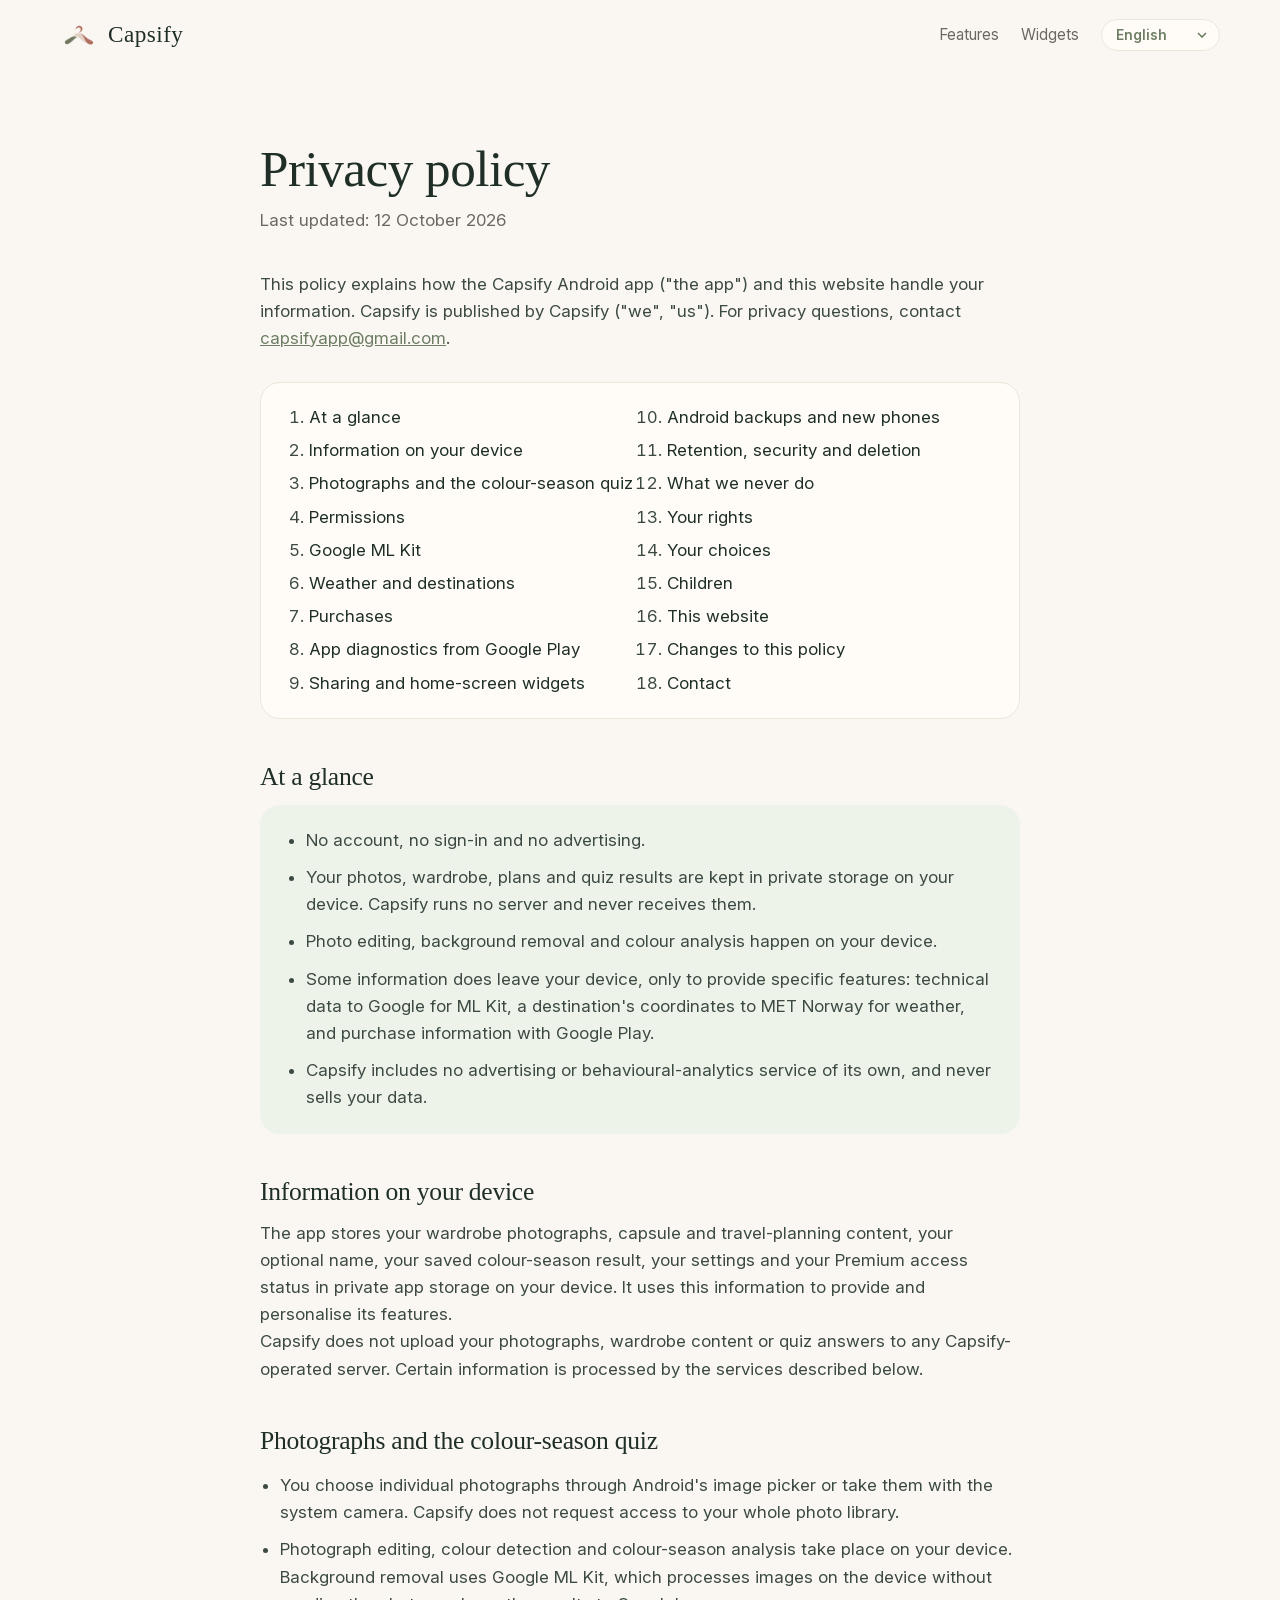
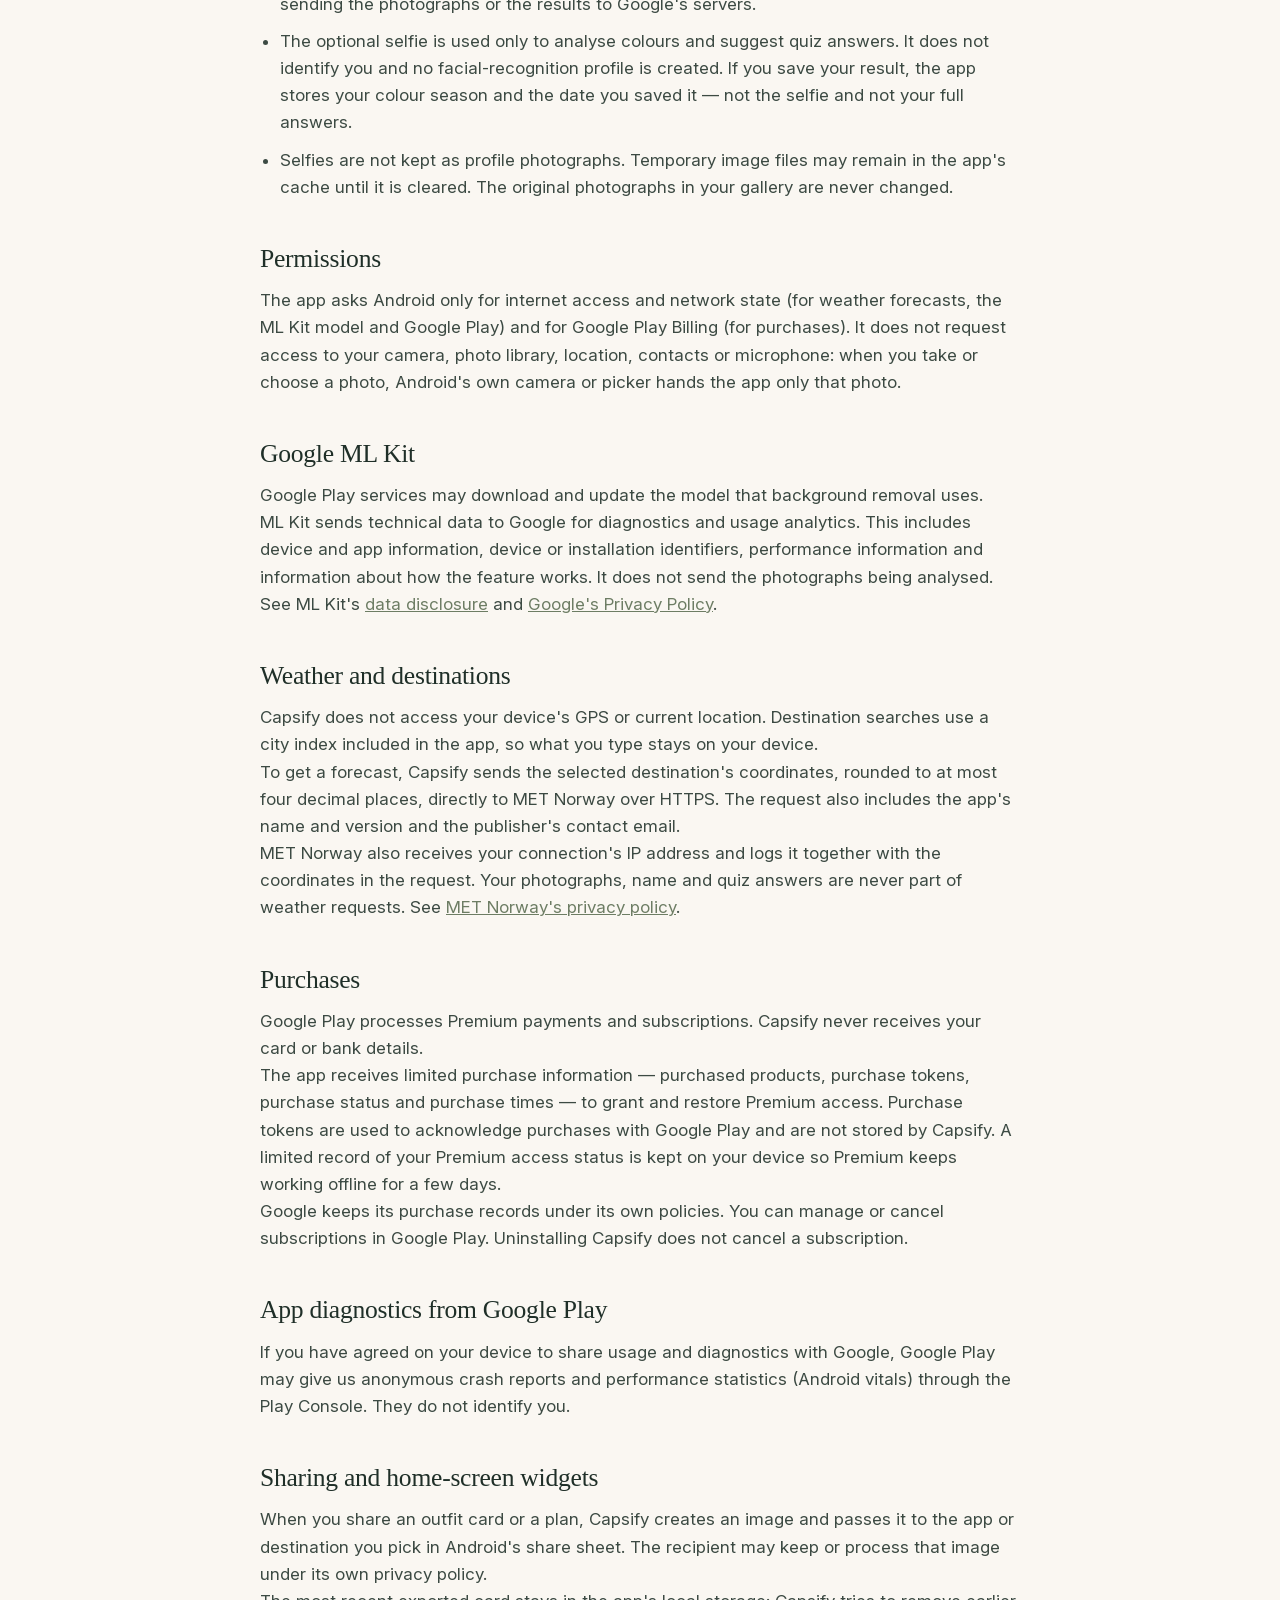
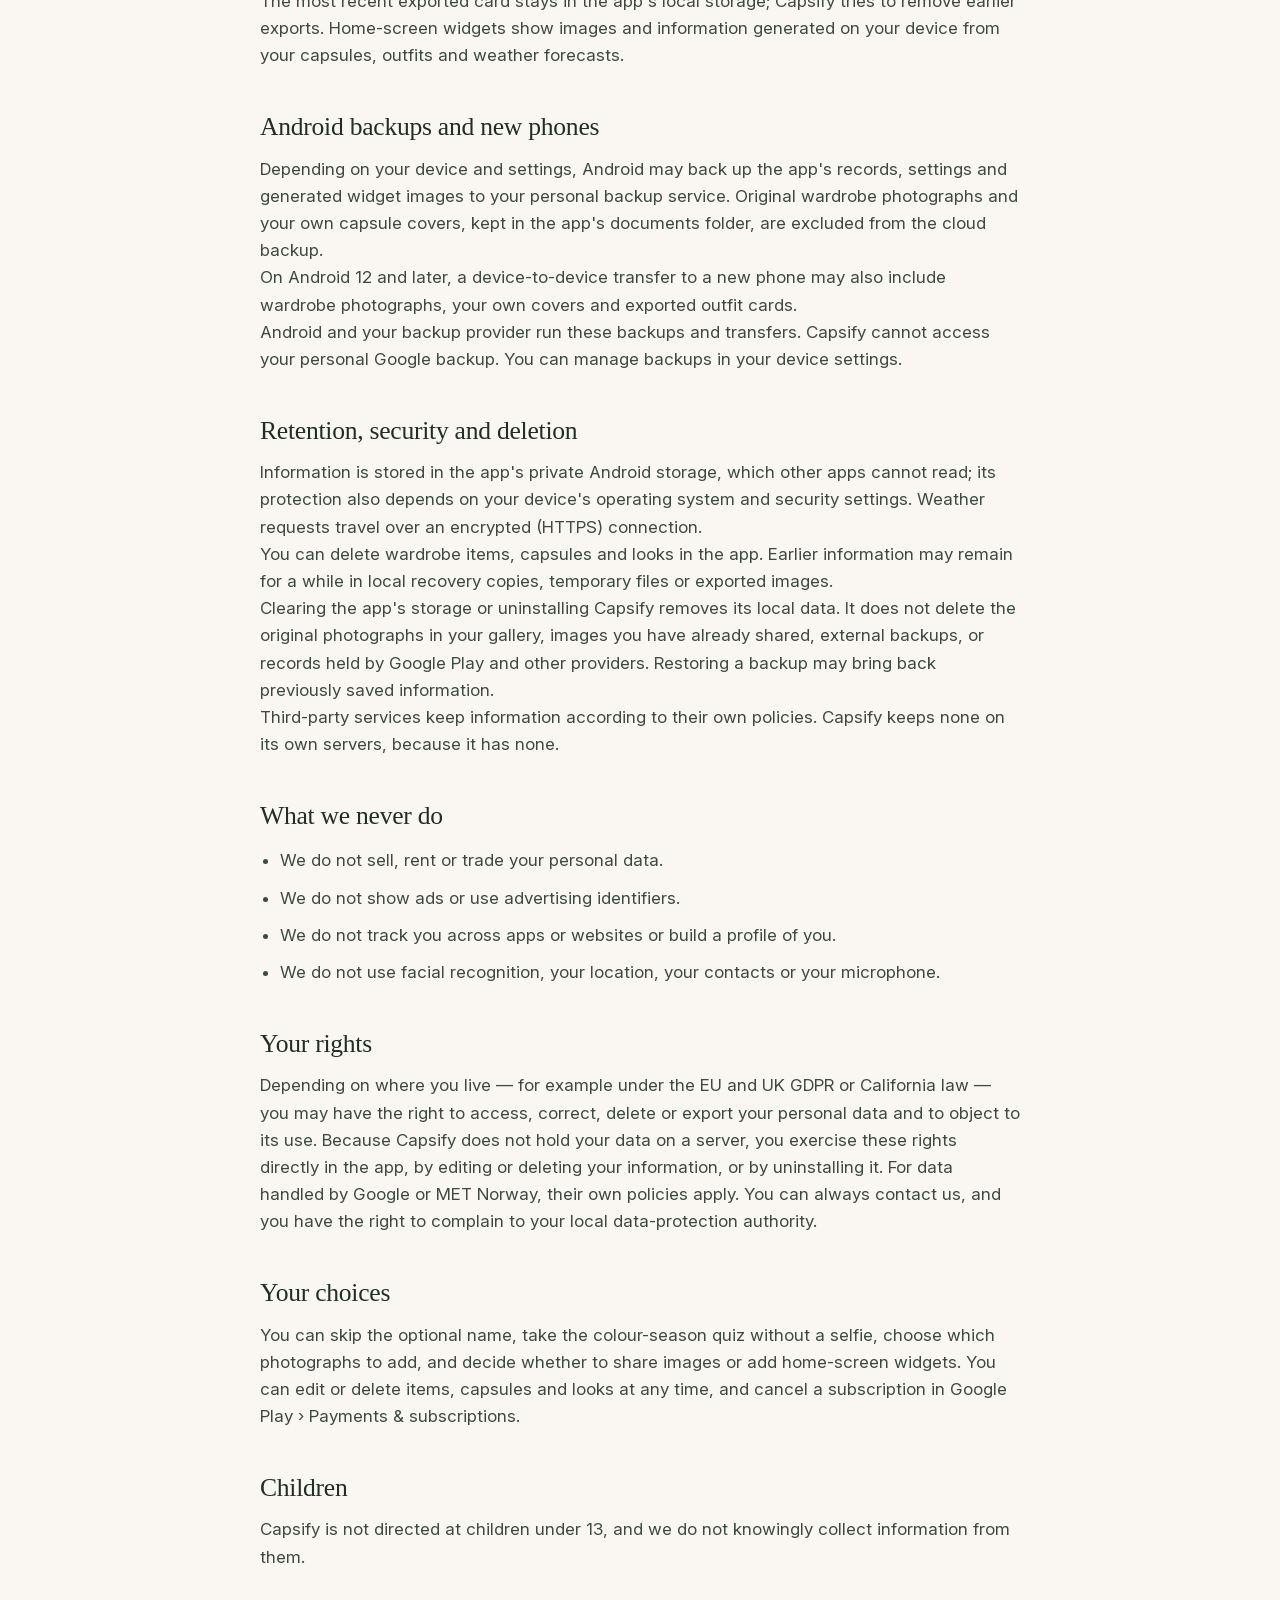
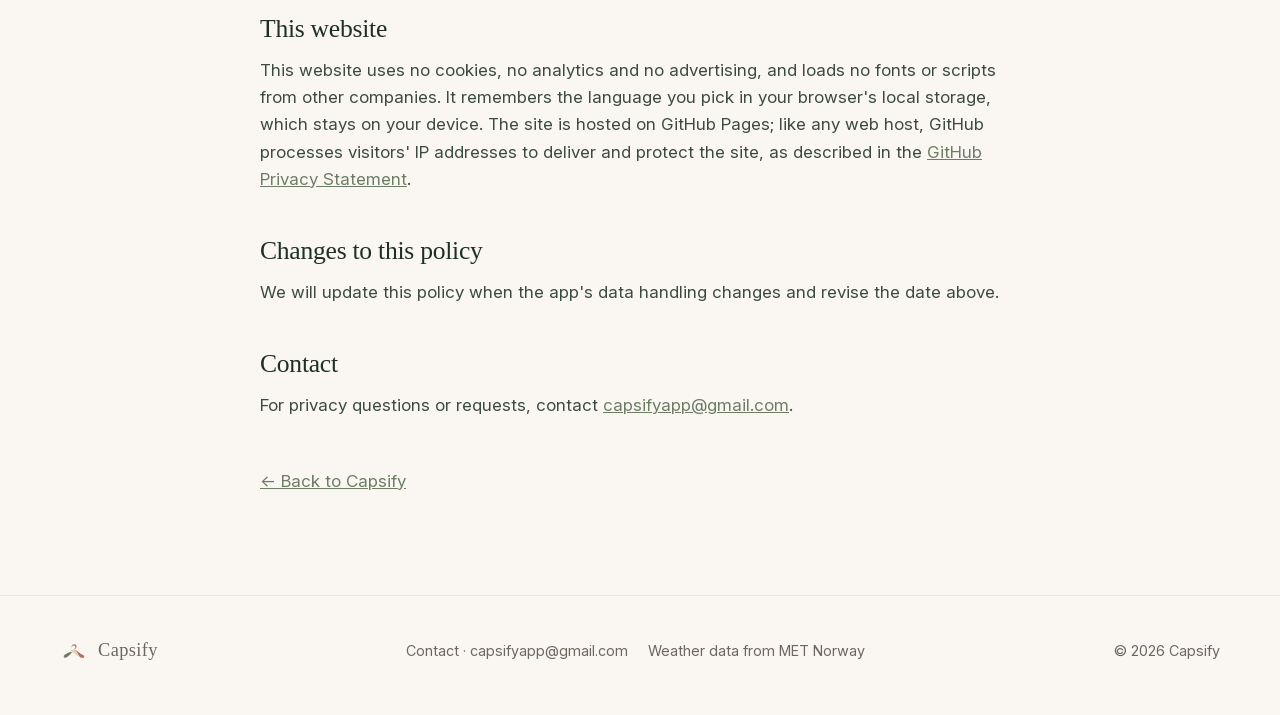
==== commit a406fe57: "feat: adopt the revised privacy policy Rebuild the policy around the supplied text: photos and the c" ====
--- a/privacy/index.html
+++ b/privacy/index.html
@@ -36,22 +36,25 @@
   <article class="doc">
     <h1 data-i18n="pp.title">Privacy policy</h1>
     <p class="meta" data-i18n="pp.updated">Last updated: 12 October 2026</p>
-    <p data-i18n-html="pp.intro">This policy explains how the Capsify Android app ("the app") and this website handle information. Capsify is published by Capsify ("we", "us"). Contact: <a href="mailto:capsifyapp@gmail.com">capsifyapp@gmail.com</a>.</p>
+    <p data-i18n-html="pp.intro">This policy explains how the Capsify Android app ("the app") and this website handle your information. Capsify is published by Capsify ("we", "us"). For privacy questions, contact <a href="mailto:capsifyapp@gmail.com">capsifyapp@gmail.com</a>.</p>
 
     <nav class="toc" aria-label="Contents">
       <ol>
         <li><a href="#glance" data-i18n="pp.glance.h">At a glance</a></li>
-        <li><a href="#device" data-i18n="pp.device.h">Information kept on your device</a></li>
-        <li><a href="#ondevice" data-i18n="pp.ondevice.h">Processing on your device</a></li>
+        <li><a href="#device" data-i18n="pp.device.h">Information on your device</a></li>
+        <li><a href="#photos" data-i18n="pp.photos.h">Photographs and the colour-season quiz</a></li>
         <li><a href="#perm" data-i18n="pp.perm.h">Permissions</a></li>
-        <li><a href="#third" data-i18n="pp.third.h">Information shared with third parties</a></li>
-        <li><a href="#backup" data-i18n="pp.backup.h">Backups and new phones</a></li>
+        <li><a href="#mlkit" data-i18n="pp.mlkit.h">Google ML Kit</a></li>
+        <li><a href="#weather" data-i18n="pp.weather.h">Weather and destinations</a></li>
+        <li><a href="#purchases" data-i18n="pp.purchases.h">Purchases</a></li>
+        <li><a href="#crash" data-i18n="pp.crash.h">App diagnostics from Google Play</a></li>
+        <li><a href="#sharing" data-i18n="pp.sharing.h">Sharing and home-screen widgets</a></li>
+        <li><a href="#backup" data-i18n="pp.backup.h">Android backups and new phones</a></li>
+        <li><a href="#retention" data-i18n="pp.retention.h">Retention, security and deletion</a></li>
         <li><a href="#dont" data-i18n="pp.dont.h">What we never do</a></li>
-        <li><a href="#retention" data-i18n="pp.retention.h">Keeping and deleting your data</a></li>
-        <li><a href="#security" data-i18n="pp.security.h">Security</a></li>
         <li><a href="#rights" data-i18n="pp.rights.h">Your rights</a></li>
+        <li><a href="#choices" data-i18n="pp.choices.h">Your choices</a></li>
         <li><a href="#children" data-i18n="pp.children.h">Children</a></li>
-        <li><a href="#choices" data-i18n="pp.choices.h">Your choices</a></li>
         <li><a href="#site" data-i18n="pp.site.h">This website</a></li>
         <li><a href="#changes" data-i18n="pp.changes.h">Changes to this policy</a></li>
         <li><a href="#contact" data-i18n="pp.contact.h">Contact</a></li>
@@ -61,75 +64,87 @@
     <h2 id="glance" data-i18n="pp.glance.h">At a glance</h2>
     <div class="summary">
     <ul>
-      <li data-i18n-html="pp.glance.l1">No account and no sign-in.</li>
-      <li data-i18n-html="pp.glance.l2">No advertising, no analytics and no crash-reporting tools in the app.</li>
-      <li data-i18n-html="pp.glance.l3">Your wardrobe, photos and plans are kept only on your device.</li>
-      <li data-i18n-html="pp.glance.l4">We run no server: we never receive, store or sell your personal data.</li>
-      <li data-i18n-html="pp.glance.l5">The little data that leaves your device goes only to the services listed below, to make specific features work.</li>
+      <li data-i18n-html="pp.glance.l1">No account, no sign-in and no advertising.</li>
+      <li data-i18n-html="pp.glance.l2">Your photos, wardrobe, plans and quiz results are kept in private storage on your device. Capsify runs no server and never receives them.</li>
+      <li data-i18n-html="pp.glance.l3">Photo editing, background removal and colour analysis happen on your device.</li>
+      <li data-i18n-html="pp.glance.l4">Some information does leave your device, only to provide specific features: technical data to Google for ML Kit, a destination's coordinates to MET Norway for weather, and purchase information with Google Play.</li>
+      <li data-i18n-html="pp.glance.l5">Capsify includes no advertising or behavioural-analytics service of its own, and never sells your data.</li>
     </ul>
     </div>
 
-    <h2 id="device" data-i18n="pp.device.h">Information kept on your device</h2>
+    <h2 id="device" data-i18n="pp.device.h">Information on your device</h2>
+    <p data-i18n-html="pp.device.p1">The app stores your wardrobe photographs, capsule and travel-planning content, your optional name, your saved colour-season result, your settings and your Premium access status in private app storage on your device. It uses this information to provide and personalise its features.</p>
+    <p data-i18n-html="pp.device.p2">Capsify does not upload your photographs, wardrobe content or quiz answers to any Capsify-operated server. Certain information is processed by the services described below.</p>
+
+    <h2 id="photos" data-i18n="pp.photos.h">Photographs and the colour-season quiz</h2>
     <ul>
-      <li data-i18n-html="pp.device.l1">Wardrobe items and the photos you add, capsules, packing lists, outfit plans and history, your name, your colour-season result, and app settings.</li>
-      <li data-i18n-html="pp.device.l2">Your Premium status, as confirmed by Google Play, so the app keeps working offline for a few days.</li>
-    </ul>
-    <p class="after" data-i18n="pp.device.p">All of this is kept in the app's private storage, which other apps cannot read. It is deleted when you uninstall the app or clear its storage.</p>
-
-    <h2 id="ondevice" data-i18n="pp.ondevice.h">Processing on your device</h2>
-    <ul>
-      <li data-i18n-html="pp.ondevice.l1">Background removal runs on your device with Google ML Kit. Your photos are not uploaded.</li>
-      <li data-i18n-html="pp.ondevice.l2">Colour detection, and the selfie analysis in the colour-season quiz, run in the app's own code. The selfie is not saved and nothing is sent anywhere.</li>
-      <li data-i18n-html="pp.ondevice.l3">Searching for a destination uses a list of cities bundled with the app: what you type never leaves your device.</li>
-      <li data-i18n-html="pp.ondevice.l4">Home-screen widgets show your own data; the pictures they need are created and kept on your device.</li>
+      <li data-i18n-html="pp.photos.l1">You choose individual photographs through Android's image picker or take them with the system camera. Capsify does not request access to your whole photo library.</li>
+      <li data-i18n-html="pp.photos.l2">Photograph editing, colour detection and colour-season analysis take place on your device. Background removal uses Google ML Kit, which processes images on the device without sending the photographs or the results to Google's servers.</li>
+      <li data-i18n-html="pp.photos.l3">The optional selfie is used only to analyse colours and suggest quiz answers. It does not identify you and no facial-recognition profile is created. If you save your result, the app stores your colour season and the date you saved it — not the selfie and not your full answers.</li>
+      <li data-i18n-html="pp.photos.l4">Selfies are not kept as profile photographs. Temporary image files may remain in the app's cache until it is cleared. The original photographs in your gallery are never changed.</li>
     </ul>
 
     <h2 id="perm" data-i18n="pp.perm.h">Permissions</h2>
-    <p data-i18n="pp.perm">The app asks Android only for internet access and network state (for weather forecasts, the one-time ML Kit download and Google Play) and for Google Play Billing (for purchases). It does not request access to your camera, photo library, location, contacts or microphone. When you take or choose a photo, Android's own camera or photo picker hands the app only that photo.</p>
+    <p data-i18n-html="pp.perm.p">The app asks Android only for internet access and network state (for weather forecasts, the ML Kit model and Google Play) and for Google Play Billing (for purchases). It does not request access to your camera, photo library, location, contacts or microphone: when you take or choose a photo, Android's own camera or picker hands the app only that photo.</p>
 
-    <h2 id="third" data-i18n="pp.third.h">Information shared with third parties</h2>
-    <ul>
-      <li data-i18n-html="pp.third.l1"><strong>Weather forecasts — MET Norway (api.met.no).</strong> When a trip has a destination, the app sends the coordinates of that city — taken from the app's city list and rounded to four decimal places, never your device's location — to the Norwegian Meteorological Institute to get the forecast. The request also carries the app's name, version and our contact address, as MET Norway requires. Like any web server, MET Norway receives your device's IP address with the request. No identifier about you is sent. See <a href="https://www.met.no/en/free-meteorological-data/privacy-policy">MET Norway's privacy policy</a>.</li>
-      <li data-i18n-html="pp.third.l2"><strong>Google Play services / ML Kit.</strong> The first time background removal is used, Google Play services downloads the ML Kit model. Google ML Kit may collect device and diagnostic information as described at <a href="https://developers.google.com/ml-kit/android-data-disclosure">developers.google.com/ml-kit/android-data-disclosure</a>.</li>
-      <li data-i18n-html="pp.third.l3"><strong>Google Play Billing.</strong> Premium purchases and subscriptions are processed entirely by Google Play. We do not receive your payment details. The app asks Google Play which Capsify products you own to unlock Premium; this information stays on your device. See <a href="https://policies.google.com/privacy">Google's privacy policy</a>.</li>
-      <li data-i18n-html="pp.third.l4"><strong>Google Play crash and performance data.</strong> If you have agreed on your phone to share usage and diagnostics with Google, Google Play may give us anonymous crash reports and performance statistics (Android vitals) through the Play Console. They do not identify you.</li>
-      <li data-i18n-html="pp.third.l5"><strong>Sharing.</strong> When you share an outfit card or a plan, the image is handed to the app you choose in Android's share sheet, and that app's own policy applies.</li>
-    </ul>
+    <h2 id="mlkit" data-i18n="pp.mlkit.h">Google ML Kit</h2>
+    <p data-i18n-html="pp.mlkit.p1">Google Play services may download and update the model that background removal uses.</p>
+    <p data-i18n-html="pp.mlkit.p2">ML Kit sends technical data to Google for diagnostics and usage analytics. This includes device and app information, device or installation identifiers, performance information and information about how the feature works. It does not send the photographs being analysed.</p>
+    <p data-i18n-html="pp.mlkit.p3">See ML Kit's <a href="https://developers.google.com/ml-kit/android-data-disclosure">data disclosure</a> and <a href="https://policies.google.com/privacy">Google's Privacy Policy</a>.</p>
 
-    <h2 id="backup" data-i18n="pp.backup.h">Backups and new phones</h2>
-    <p data-i18n="pp.backup">If Android backup is enabled on your phone, Android may include the app's data in your personal Google backup (Google Drive) and restore it on a new device. When you move to a new phone with Android's device-to-device transfer, the app's data can be copied across in the same way. These copies are made by Google and Android under your account and settings; we have no access to them. You can turn backup off in Android Settings › Google › Backup.</p>
+    <h2 id="weather" data-i18n="pp.weather.h">Weather and destinations</h2>
+    <p data-i18n-html="pp.weather.p1">Capsify does not access your device's GPS or current location. Destination searches use a city index included in the app, so what you type stays on your device.</p>
+    <p data-i18n-html="pp.weather.p2">To get a forecast, Capsify sends the selected destination's coordinates, rounded to at most four decimal places, directly to MET Norway over HTTPS. The request also includes the app's name and version and the publisher's contact email.</p>
+    <p data-i18n-html="pp.weather.p3">MET Norway also receives your connection's IP address and logs it together with the coordinates in the request. Your photographs, name and quiz answers are never part of weather requests. See <a href="https://www.met.no/en/About-us/privacy">MET Norway's privacy policy</a>.</p>
+
+    <h2 id="purchases" data-i18n="pp.purchases.h">Purchases</h2>
+    <p data-i18n-html="pp.purchases.p1">Google Play processes Premium payments and subscriptions. Capsify never receives your card or bank details.</p>
+    <p data-i18n-html="pp.purchases.p2">The app receives limited purchase information — purchased products, purchase tokens, purchase status and purchase times — to grant and restore Premium access. Purchase tokens are used to acknowledge purchases with Google Play and are not stored by Capsify. A limited record of your Premium access status is kept on your device so Premium keeps working offline for a few days.</p>
+    <p data-i18n-html="pp.purchases.p3">Google keeps its purchase records under its own policies. You can manage or cancel subscriptions in Google Play. Uninstalling Capsify does not cancel a subscription.</p>
+
+    <h2 id="crash" data-i18n="pp.crash.h">App diagnostics from Google Play</h2>
+    <p data-i18n-html="pp.crash.p">If you have agreed on your device to share usage and diagnostics with Google, Google Play may give us anonymous crash reports and performance statistics (Android vitals) through the Play Console. They do not identify you.</p>
+
+    <h2 id="sharing" data-i18n="pp.sharing.h">Sharing and home-screen widgets</h2>
+    <p data-i18n-html="pp.sharing.p1">When you share an outfit card or a plan, Capsify creates an image and passes it to the app or destination you pick in Android's share sheet. The recipient may keep or process that image under its own privacy policy.</p>
+    <p data-i18n-html="pp.sharing.p2">The most recent exported card stays in the app's local storage; Capsify tries to remove earlier exports. Home-screen widgets show images and information generated on your device from your capsules, outfits and weather forecasts.</p>
+
+    <h2 id="backup" data-i18n="pp.backup.h">Android backups and new phones</h2>
+    <p data-i18n-html="pp.backup.p1">Depending on your device and settings, Android may back up the app's records, settings and generated widget images to your personal backup service. Original wardrobe photographs and your own capsule covers, kept in the app's documents folder, are excluded from the cloud backup.</p>
+    <p data-i18n-html="pp.backup.p2">On Android 12 and later, a device-to-device transfer to a new phone may also include wardrobe photographs, your own covers and exported outfit cards.</p>
+    <p data-i18n-html="pp.backup.p3">Android and your backup provider run these backups and transfers. Capsify cannot access your personal Google backup. You can manage backups in your device settings.</p>
+
+    <h2 id="retention" data-i18n="pp.retention.h">Retention, security and deletion</h2>
+    <p data-i18n-html="pp.retention.p1">Information is stored in the app's private Android storage, which other apps cannot read; its protection also depends on your device's operating system and security settings. Weather requests travel over an encrypted (HTTPS) connection.</p>
+    <p data-i18n-html="pp.retention.p2">You can delete wardrobe items, capsules and looks in the app. Earlier information may remain for a while in local recovery copies, temporary files or exported images.</p>
+    <p data-i18n-html="pp.retention.p3">Clearing the app's storage or uninstalling Capsify removes its local data. It does not delete the original photographs in your gallery, images you have already shared, external backups, or records held by Google Play and other providers. Restoring a backup may bring back previously saved information.</p>
+    <p data-i18n-html="pp.retention.p4">Third-party services keep information according to their own policies. Capsify keeps none on its own servers, because it has none.</p>
 
     <h2 id="dont" data-i18n="pp.dont.h">What we never do</h2>
     <ul>
       <li data-i18n-html="pp.dont.l1">We do not sell, rent or trade your personal data.</li>
       <li data-i18n-html="pp.dont.l2">We do not show ads or use advertising identifiers.</li>
       <li data-i18n-html="pp.dont.l3">We do not track you across apps or websites or build a profile of you.</li>
-      <li data-i18n-html="pp.dont.l4">We do not use your location, contacts or microphone.</li>
+      <li data-i18n-html="pp.dont.l4">We do not use facial recognition, your location, your contacts or your microphone.</li>
     </ul>
 
-    <h2 id="retention" data-i18n="pp.retention.h">Keeping and deleting your data</h2>
-    <p data-i18n="pp.retention">Your data stays on your device for as long as you keep it. Deleting an item, a capsule or a look in the app removes it; uninstalling the app or clearing its storage removes everything. Copies in your Google backup follow your Google account's settings. We keep nothing, because we never receive it.</p>
+    <h2 id="rights" data-i18n="pp.rights.h">Your rights</h2>
+    <p data-i18n-html="pp.rights.p">Depending on where you live — for example under the EU and UK GDPR or California law — you may have the right to access, correct, delete or export your personal data and to object to its use. Because Capsify does not hold your data on a server, you exercise these rights directly in the app, by editing or deleting your information, or by uninstalling it. For data handled by Google or MET Norway, their own policies apply. You can always contact us, and you have the right to complain to your local data-protection authority.</p>
 
-    <h2 id="security" data-i18n="pp.security.h">Security</h2>
-    <p data-i18n="pp.security">Android's app sandbox protects your data: only Capsify can read its private storage. Weather requests travel over an encrypted (HTTPS) connection. Payments are handled by Google Play, so your payment details never reach the app.</p>
-
-    <h2 id="rights" data-i18n="pp.rights.h">Your rights</h2>
-    <p data-i18n="pp.rights">Depending on where you live — for example under the EU and UK GDPR or California law — you may have the right to access, correct, delete or export your personal data and to object to its use. Because we do not receive or store your personal data, you exercise these rights directly in the app, by editing or deleting your information, or by uninstalling it. For data handled by Google or MET Norway, their own policies apply. You can always contact us, and you have the right to complain to your local data-protection authority.</p>
+    <h2 id="choices" data-i18n="pp.choices.h">Your choices</h2>
+    <p data-i18n-html="pp.choices.p">You can skip the optional name, take the colour-season quiz without a selfie, choose which photographs to add, and decide whether to share images or add home-screen widgets. You can edit or delete items, capsules and looks at any time, and cancel a subscription in Google Play › Payments & subscriptions.</p>
 
     <h2 id="children" data-i18n="pp.children.h">Children</h2>
-    <p data-i18n="pp.children">Capsify is not directed at children under 13, and we do not knowingly collect information from them — the app does not send personal data to us from anyone.</p>
-
-    <h2 id="choices" data-i18n="pp.choices.h">Your choices</h2>
-    <p data-i18n="pp.choices">You can edit or delete items, capsules and looks in the app at any time, or remove all data by uninstalling it. To cancel a subscription, use Google Play › Payments &amp; subscriptions.</p>
+    <p data-i18n-html="pp.children.p">Capsify is not directed at children under 13, and we do not knowingly collect information from them.</p>
 
     <h2 id="site" data-i18n="pp.site.h">This website</h2>
-    <p data-i18n-html="pp.site">This website uses no cookies, no analytics and no advertising, and loads no fonts or scripts from other companies. It remembers the language you pick in your browser's local storage, which stays on your device. The site is hosted on GitHub Pages; like any web host, GitHub processes visitors' IP addresses to deliver and protect the site, as described in the <a href="https://docs.github.com/en/site-policy/privacy-policies/github-general-privacy-statement">GitHub Privacy Statement</a>.</p>
+    <p data-i18n-html="pp.site.p">This website uses no cookies, no analytics and no advertising, and loads no fonts or scripts from other companies. It remembers the language you pick in your browser's local storage, which stays on your device. The site is hosted on GitHub Pages; like any web host, GitHub processes visitors' IP addresses to deliver and protect the site, as described in the <a href="https://docs.github.com/en/site-policy/privacy-policies/github-general-privacy-statement">GitHub Privacy Statement</a>.</p>
 
     <h2 id="changes" data-i18n="pp.changes.h">Changes to this policy</h2>
-    <p data-i18n="pp.changes">If the way the app or this website handles information changes, we will update this page and the "Last updated" date above before the change takes effect.</p>
+    <p data-i18n-html="pp.changes.p">We will update this policy when the app's data handling changes and revise the date above.</p>
 
     <h2 id="contact" data-i18n="pp.contact.h">Contact</h2>
-    <p data-i18n-html="pp.contact">Questions or requests about privacy: <a href="mailto:capsifyapp@gmail.com">capsifyapp@gmail.com</a>.</p>
+    <p data-i18n-html="pp.contact.p">For privacy questions or requests, contact <a href="mailto:capsifyapp@gmail.com">capsifyapp@gmail.com</a>.</p>
 
     <p style="margin-top:48px"><a href="../" data-i18n="pp.back">← Back to Capsify</a></p>
   </article>
